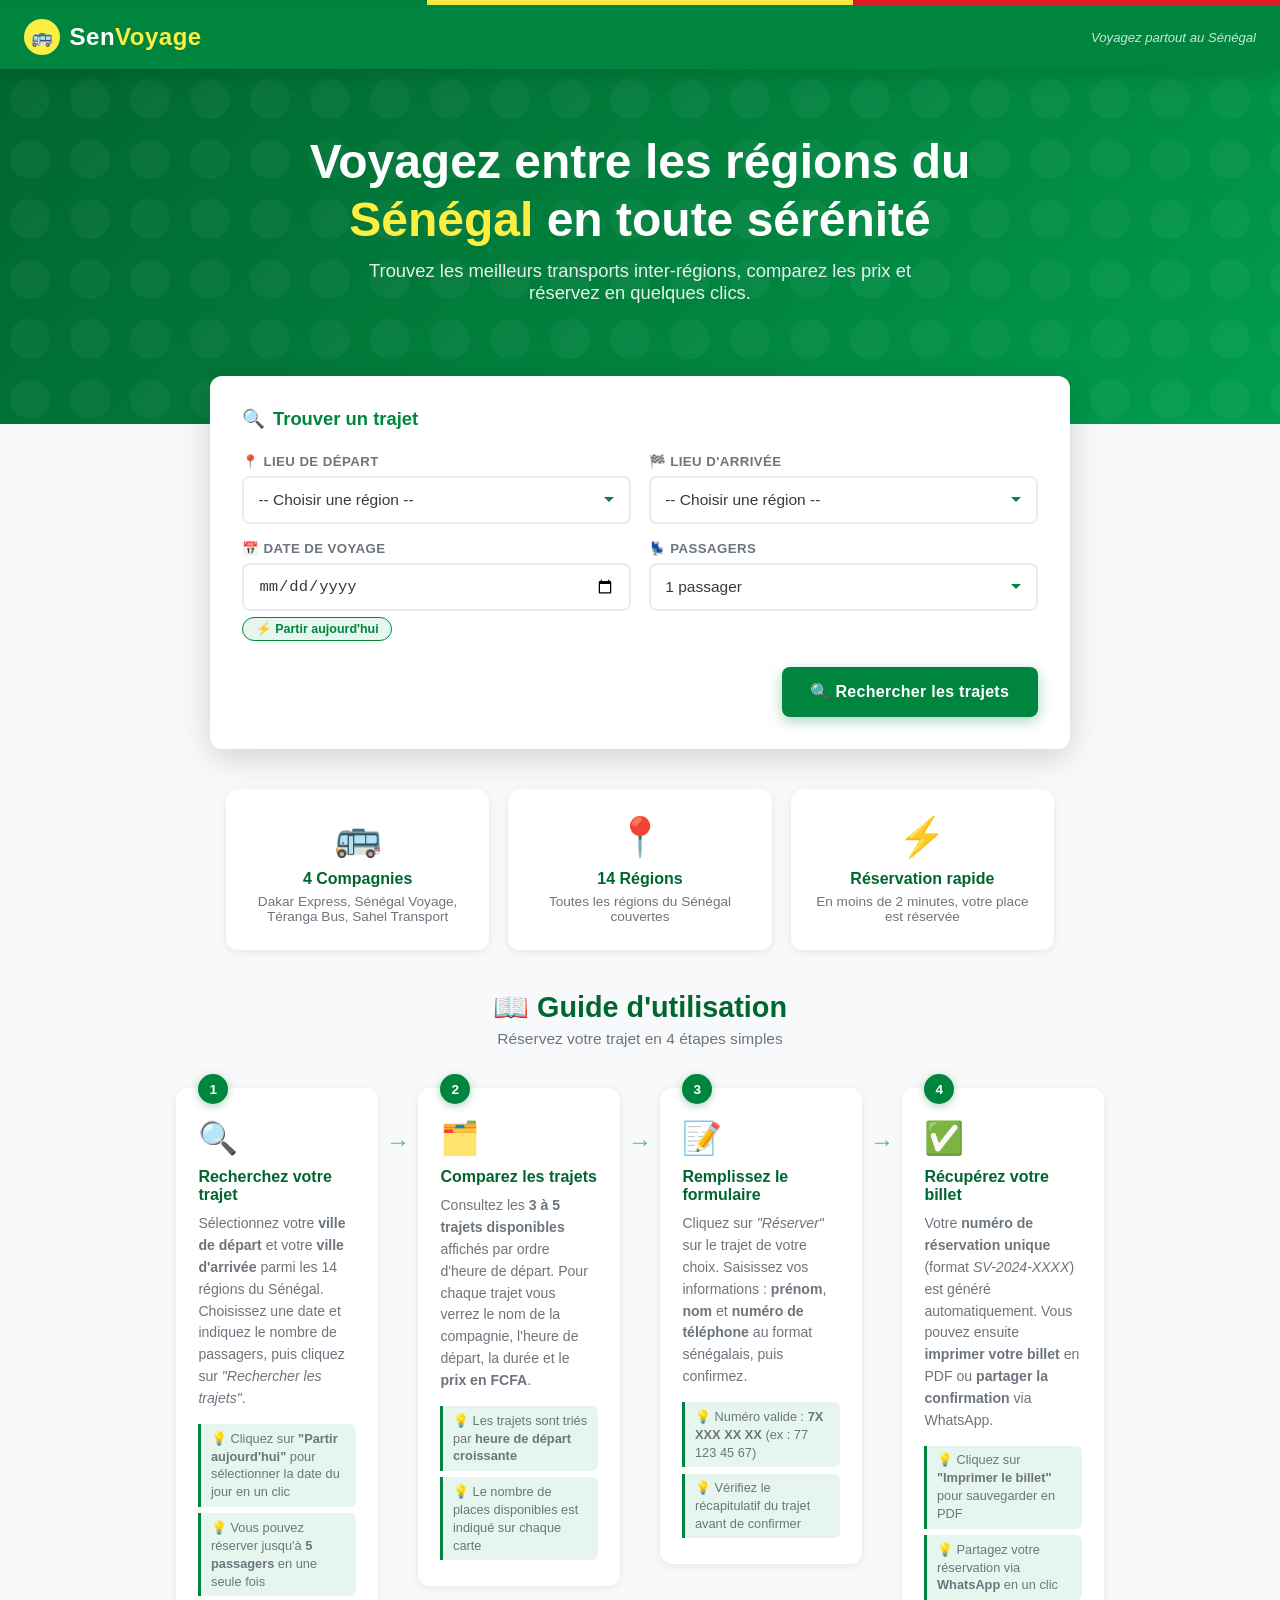
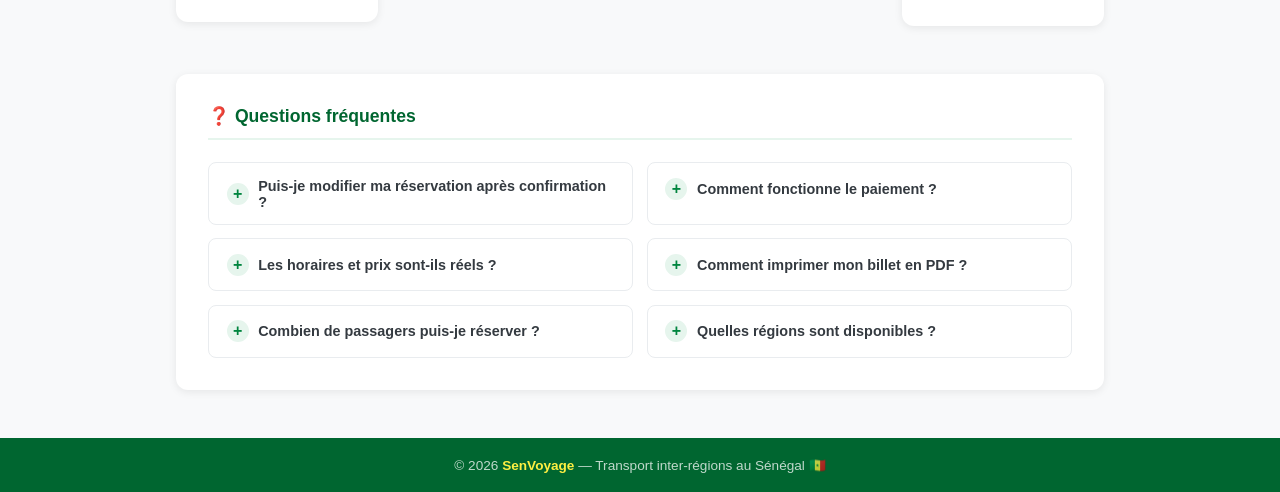
==== index.html @ cd4cd567 "Initial commit — SenVoyage v1.0 Application web transport inter-régions Sénégal - 4 pages : accueil," ====
<!DOCTYPE html>
<html lang="fr">
<head>
  <meta charset="UTF-8" />
  <meta name="viewport" content="width=device-width, initial-scale=1.0" />
  <title>SenVoyage — Transport inter-régions Sénégal</title>
  <link rel="icon" type="image/svg+xml" href="favicon.svg"/>
  <link rel="stylesheet" href="style.css" />
</head>
<body>

  <!-- Barre de couleurs drapeau sénégalais -->
  <div class="stripe"></div>

  <!-- ========== NAVBAR ========== -->
  <nav class="navbar">
    <div class="navbar-logo">
      <div class="logo-icon">🚌</div>
      <span>Sen<span class="accent">Voyage</span></span>
    </div>
    <span class="navbar-tagline">Voyagez partout au Sénégal</span>
  </nav>

  <!-- ========== HERO ========== -->
  <section class="hero">
    <div class="hero-content">
      <h1>Voyagez entre les régions du<br><span class="highlight">Sénégal</span> en toute sérénité</h1>
      <p>Trouvez les meilleurs transports inter-régions, comparez les prix et réservez en quelques clics.</p>
    </div>
  </section>

  <!-- ========== FORMULAIRE DE RECHERCHE ========== -->
  <main>
    <div class="search-card">
      <h2>Trouver un trajet</h2>

      <!-- Message d'erreur global -->
      <div id="form-alert" class="alert alert-error" style="display:none;"></div>

      <form id="search-form" novalidate>
        <div class="form-grid">

          <!-- Départ -->
          <div class="form-group">
            <label for="from">📍 Lieu de départ</label>
            <select id="from" name="from">
              <!-- Rempli par JavaScript -->
            </select>
            <span class="error-msg"></span>
          </div>

          <!-- Arrivée -->
          <div class="form-group">
            <label for="to">🏁 Lieu d'arrivée</label>
            <select id="to" name="to">
              <!-- Rempli par JavaScript -->
            </select>
            <span class="error-msg"></span>
          </div>

          <!-- Date de voyage -->
          <div class="form-group date-row">
            <label for="travel-date">📅 Date de voyage</label>
            <input
              type="date"
              id="travel-date"
              name="travel-date"
              min=""
            />
            <button type="button" id="today-btn" class="today-btn">⚡ Partir aujourd'hui</button>
            <span class="error-msg"></span>
          </div>

          <!-- Nombre de passagers -->
          <div class="form-group">
            <label for="passengers">💺 Passagers</label>
            <select id="passengers" name="passengers">
              <option value="1">1 passager</option>
              <option value="2">2 passagers</option>
              <option value="3">3 passagers</option>
              <option value="4">4 passagers</option>
              <option value="5">5 passagers</option>
            </select>
          </div>

          <!-- Bouton de recherche -->
          <div class="search-btn-row">
            <button type="submit" class="btn btn-primary">
              🔍 Rechercher les trajets
            </button>
          </div>

        </div>
      </form>
    </div>

    <!-- ========== SECTION AVANTAGES ========== -->
    <section class="features-section">
      <div class="features-grid">

        <div class="feature-card">
          <div class="feature-icon">🚌</div>
          <h3>4 Compagnies</h3>
          <p>Dakar Express, Sénégal Voyage, Téranga Bus, Sahel Transport</p>
        </div>

        <div class="feature-card">
          <div class="feature-icon">📍</div>
          <h3>14 Régions</h3>
          <p>Toutes les régions du Sénégal couvertes</p>
        </div>

        <div class="feature-card">
          <div class="feature-icon">⚡</div>
          <h3>Réservation rapide</h3>
          <p>En moins de 2 minutes, votre place est réservée</p>
        </div>

      </div>
    </section>

    <!-- ========== GUIDE D'UTILISATION ========== -->
    <section class="guide-section">

      <div class="guide-header">
        <h2>📖 Guide d'utilisation</h2>
        <p>Réservez votre trajet en 4 étapes simples</p>
      </div>

      <!-- Étapes -->
      <div class="guide-steps">

        <div class="guide-step">
          <div class="step-number">1</div>
          <div class="step-icon">🔍</div>
          <h3>Recherchez votre trajet</h3>
          <p>Sélectionnez votre <strong>ville de départ</strong> et votre <strong>ville d'arrivée</strong> parmi les 14 régions du Sénégal. Choisissez une date et indiquez le nombre de passagers, puis cliquez sur <em>"Rechercher les trajets"</em>.</p>
          <ul class="step-tips">
            <li>💡 Cliquez sur <strong>"Partir aujourd'hui"</strong> pour sélectionner la date du jour en un clic</li>
            <li>💡 Vous pouvez réserver jusqu'à <strong>5 passagers</strong> en une seule fois</li>
          </ul>
        </div>

        <div class="guide-connector">→</div>

        <div class="guide-step">
          <div class="step-number">2</div>
          <div class="step-icon">🗂️</div>
          <h3>Comparez les trajets</h3>
          <p>Consultez les <strong>3 à 5 trajets disponibles</strong> affichés par ordre d'heure de départ. Pour chaque trajet vous verrez le nom de la compagnie, l'heure de départ, la durée et le <strong>prix en FCFA</strong>.</p>
          <ul class="step-tips">
            <li>💡 Les trajets sont triés par <strong>heure de départ croissante</strong></li>
            <li>💡 Le nombre de places disponibles est indiqué sur chaque carte</li>
          </ul>
        </div>

        <div class="guide-connector">→</div>

        <div class="guide-step">
          <div class="step-number">3</div>
          <div class="step-icon">📝</div>
          <h3>Remplissez le formulaire</h3>
          <p>Cliquez sur <em>"Réserver"</em> sur le trajet de votre choix. Saisissez vos informations : <strong>prénom</strong>, <strong>nom</strong> et <strong>numéro de téléphone</strong> au format sénégalais, puis confirmez.</p>
          <ul class="step-tips">
            <li>💡 Numéro valide : <strong>7X XXX XX XX</strong> (ex : 77 123 45 67)</li>
            <li>💡 Vérifiez le récapitulatif du trajet avant de confirmer</li>
          </ul>
        </div>

        <div class="guide-connector">→</div>

        <div class="guide-step">
          <div class="step-number">4</div>
          <div class="step-icon">✅</div>
          <h3>Récupérez votre billet</h3>
          <p>Votre <strong>numéro de réservation unique</strong> (format <em>SV-2024-XXXX</em>) est généré automatiquement. Vous pouvez ensuite <strong>imprimer votre billet</strong> en PDF ou <strong>partager la confirmation</strong> via WhatsApp.</p>
          <ul class="step-tips">
            <li>💡 Cliquez sur <strong>"Imprimer le billet"</strong> pour sauvegarder en PDF</li>
            <li>💡 Partagez votre réservation via <strong>WhatsApp</strong> en un clic</li>
          </ul>
        </div>

      </div>

      <!-- FAQ rapide -->
      <div class="guide-faq">
        <h3>❓ Questions fréquentes</h3>
        <div class="faq-grid">

          <details class="faq-item">
            <summary>Puis-je modifier ma réservation après confirmation ?</summary>
            <p>Cette version de SenVoyage est une simulation. Pour modifier une réservation, cliquez sur <strong>"Nouvelle réservation"</strong> depuis la page de confirmation pour recommencer le processus.</p>
          </details>

          <details class="faq-item">
            <summary>Comment fonctionne le paiement ?</summary>
            <p>SenVoyage est une application de <strong>simulation de réservation</strong>. Aucun paiement réel n'est effectué. Les prix affichés sont indicatifs et servent uniquement à illustrer le service.</p>
          </details>

          <details class="faq-item">
            <summary>Les horaires et prix sont-ils réels ?</summary>
            <p>Les trajets, horaires et prix sont <strong>générés aléatoirement</strong> à titre de démonstration. Ils s'inspirent des tarifs et durées réels des lignes inter-régionales sénégalaises.</p>
          </details>

          <details class="faq-item">
            <summary>Comment imprimer mon billet en PDF ?</summary>
            <p>Depuis la page de confirmation, cliquez sur <strong>"Imprimer le billet"</strong>. Dans la boîte de dialogue qui s'ouvre, choisissez <strong>"Enregistrer en PDF"</strong> comme destination d'impression.</p>
          </details>

          <details class="faq-item">
            <summary>Combien de passagers puis-je réserver ?</summary>
            <p>Vous pouvez réserver entre <strong>1 et 5 passagers</strong> par trajet. Le prix total est automatiquement calculé en multipliant le prix unitaire par le nombre de passagers.</p>
          </details>

          <details class="faq-item">
            <summary>Quelles régions sont disponibles ?</summary>
            <p>Les <strong>14 régions officielles du Sénégal</strong> sont disponibles : Dakar, Thiès, Diourbel, Fatick, Kaolack, Kaffrine, Kolda, Louga, Matam, Saint-Louis, Sédhiou, Tambacounda, Ziguinchor et Kédougou.</p>
          </details>

        </div>
      </div>

    </section>

  </main>

  <!-- ========== FOOTER ========== -->
  <footer>
    &copy; 2026 <strong>SenVoyage</strong> — Transport inter-régions au Sénégal 🇸🇳
  </footer>

  <!-- ========== LOADER ========== -->
  <div class="loader-overlay" id="loader">
    <div class="spinner"></div>
    <p>Recherche des trajets disponibles…</p>
  </div>

  <script src="app.js?v=3"></script>

</body>
</html>
---- style.css ----
/* ============================================================
   style.css — SenVoyage Global Stylesheet
   Couleurs inspirées du drapeau sénégalais :
     Vert   : #00853F
     Jaune  : #FDEF42
     Rouge  : #E31B23
   ============================================================ */

/* ---------- Reset & Base ---------- */
*, *::before, *::after {
  box-sizing: border-box;
  margin: 0;
  padding: 0;
}

:root {
  --green:       #00853F;
  --green-dark:  #006630;
  --green-light: #e6f5ed;
  --yellow:      #FDEF42;
  --yellow-dark: #e8d700;
  --red:         #E31B23;
  --red-dark:    #b8151b;
  --white:       #ffffff;
  --gray-100:    #f8f9fa;
  --gray-200:    #e9ecef;
  --gray-400:    #ced4da;
  --gray-600:    #6c757d;
  --gray-800:    #343a40;
  --shadow-sm:   0 2px 8px rgba(0,0,0,.08);
  --shadow-md:   0 4px 20px rgba(0,0,0,.12);
  --shadow-lg:   0 8px 32px rgba(0,0,0,.16);
  --radius:      12px;
  --radius-sm:   8px;
  --transition:  .25s ease;
  --font:        'Segoe UI', Arial, sans-serif;
}

html { scroll-behavior: smooth; }

body {
  font-family: var(--font);
  background: var(--gray-100);
  color: var(--gray-800);
  min-height: 100vh;
  display: flex;
  flex-direction: column;
}

img { max-width: 100%; display: block; }

a { color: inherit; text-decoration: none; }

/* ---------- Header / Navbar ---------- */
.navbar {
  background: var(--green);
  padding: 0 1.5rem;
  height: 64px;
  display: flex;
  align-items: center;
  justify-content: space-between;
  box-shadow: var(--shadow-md);
  position: sticky;
  top: 0;
  z-index: 100;
}

.navbar-logo {
  display: flex;
  align-items: center;
  gap: .6rem;
  font-size: 1.5rem;
  font-weight: 800;
  color: var(--white);
  letter-spacing: .5px;
}

.navbar-logo span.accent { color: var(--yellow); }

.navbar-logo .logo-icon {
  width: 36px;
  height: 36px;
  background: var(--yellow);
  border-radius: 50%;
  display: flex;
  align-items: center;
  justify-content: center;
  font-size: 1.1rem;
}

.navbar-tagline {
  font-size: .82rem;
  color: rgba(255,255,255,.8);
  font-style: italic;
}

/* ---------- Hero Banner ---------- */
.hero {
  background: linear-gradient(135deg, var(--green-dark) 0%, var(--green) 60%, #009e4f 100%);
  color: var(--white);
  text-align: center;
  padding: 4rem 1.5rem 6rem;
  position: relative;
  overflow: hidden;
}

.hero::before {
  content: '';
  position: absolute;
  inset: 0;
  background: url("data:image/svg+xml,%3Csvg width='60' height='60' viewBox='0 0 60 60' xmlns='http://www.w3.org/2000/svg'%3E%3Cg fill='none' fill-rule='evenodd'%3E%3Cg fill='%23ffffff' fill-opacity='0.04'%3E%3Ccircle cx='30' cy='30' r='20'/%3E%3C/g%3E%3C/g%3E%3C/svg%3E");
}

.hero-content { position: relative; z-index: 1; }

.hero h1 {
  font-size: clamp(1.8rem, 5vw, 3rem);
  font-weight: 800;
  line-height: 1.2;
  margin-bottom: .75rem;
}

.hero h1 .highlight { color: var(--yellow); }

.hero p {
  font-size: clamp(.95rem, 2.5vw, 1.15rem);
  opacity: .9;
  max-width: 560px;
  margin: 0 auto 1.5rem;
}

/* ---------- Search Card ---------- */
.search-card {
  background: var(--white);
  border-radius: var(--radius);
  box-shadow: var(--shadow-lg);
  padding: 2rem;
  max-width: 860px;
  margin: -3rem auto 2.5rem;
  position: relative;
  z-index: 10;
  width: calc(100% - 2rem);
}

.search-card h2 {
  font-size: 1.15rem;
  color: var(--green);
  margin-bottom: 1.5rem;
  display: flex;
  align-items: center;
  gap: .5rem;
}

.search-card h2::before {
  content: '🔍';
}

/* ---------- Form Grid ---------- */
.form-grid {
  display: grid;
  grid-template-columns: repeat(2, 1fr);
  gap: 1.1rem;
}

.form-group {
  display: flex;
  flex-direction: column;
  gap: .4rem;
}

.form-group label {
  font-size: .83rem;
  font-weight: 600;
  color: var(--gray-600);
  text-transform: uppercase;
  letter-spacing: .4px;
}

.form-group input,
.form-group select {
  height: 48px;
  padding: 0 .9rem;
  border: 2px solid var(--gray-200);
  border-radius: var(--radius-sm);
  font-size: .97rem;
  color: var(--gray-800);
  background: var(--white);
  transition: border-color var(--transition), box-shadow var(--transition);
  appearance: none;
  -webkit-appearance: none;
  cursor: pointer;
}

.form-group select {
  background-image: url("data:image/svg+xml,%3Csvg xmlns='http://www.w3.org/2000/svg' width='12' height='12' viewBox='0 0 12 12'%3E%3Cpath fill='%2300853F' d='M6 8L1 3h10z'/%3E%3C/svg%3E");
  background-repeat: no-repeat;
  background-position: right .9rem center;
  padding-right: 2.2rem;
}

.form-group input:focus,
.form-group select:focus {
  outline: none;
  border-color: var(--green);
  box-shadow: 0 0 0 3px rgba(0,133,63,.15);
}

.form-group input.error,
.form-group select.error {
  border-color: var(--red);
  box-shadow: 0 0 0 3px rgba(227,27,35,.12);
}

.error-msg {
  font-size: .78rem;
  color: var(--red);
  display: none;
}

.form-group.has-error .error-msg { display: block; }

/* Date row with "today" option */
.date-row {
  display: flex;
  flex-direction: column;
  gap: .4rem;
}

.today-btn {
  align-self: flex-start;
  background: var(--green-light);
  color: var(--green);
  border: 1px solid var(--green);
  border-radius: 20px;
  padding: .22rem .8rem;
  font-size: .78rem;
  font-weight: 600;
  cursor: pointer;
  transition: background var(--transition), color var(--transition);
}

.today-btn:hover {
  background: var(--green);
  color: var(--white);
}

/* ---------- Buttons ---------- */
.btn {
  display: inline-flex;
  align-items: center;
  justify-content: center;
  gap: .5rem;
  height: 50px;
  padding: 0 1.8rem;
  border: none;
  border-radius: var(--radius-sm);
  font-size: 1rem;
  font-weight: 700;
  cursor: pointer;
  transition: transform var(--transition), box-shadow var(--transition), background var(--transition);
  letter-spacing: .3px;
}

.btn:active { transform: scale(.97); }

.btn-primary {
  background: var(--green);
  color: var(--white);
  box-shadow: 0 4px 14px rgba(0,133,63,.35);
}

.btn-primary:hover {
  background: var(--green-dark);
  transform: translateY(-2px);
  box-shadow: 0 6px 20px rgba(0,133,63,.45);
}

.btn-reserve {
  background: var(--yellow);
  color: var(--gray-800);
  box-shadow: 0 4px 12px rgba(253,239,66,.5);
}

.btn-reserve:hover {
  background: var(--yellow-dark);
  transform: translateY(-2px);
  box-shadow: 0 6px 18px rgba(253,239,66,.6);
}

.btn-confirm {
  background: var(--green);
  color: var(--white);
  width: 100%;
  height: 54px;
  font-size: 1.05rem;
  box-shadow: 0 4px 14px rgba(0,133,63,.35);
}

.btn-confirm:hover {
  background: var(--green-dark);
  transform: translateY(-2px);
}

.btn-new {
  background: var(--red);
  color: var(--white);
  box-shadow: 0 4px 14px rgba(227,27,35,.35);
  padding: 0 2.2rem;
  height: 54px;
  font-size: 1.05rem;
}

.btn-new:hover {
  background: var(--red-dark);
  transform: translateY(-2px);
}

.btn-back {
  background: transparent;
  color: var(--green);
  border: 2px solid var(--green);
}

.btn-back:hover {
  background: var(--green-light);
}

.search-btn-row {
  grid-column: 1 / -1;
  display: flex;
  justify-content: flex-end;
  margin-top: .5rem;
}

.search-btn-row .btn-primary {
  min-width: 180px;
}

/* ---------- Loader Overlay ---------- */
.loader-overlay {
  display: none;
  position: fixed;
  inset: 0;
  background: rgba(0,133,63,.12);
  backdrop-filter: blur(3px);
  z-index: 999;
  align-items: center;
  justify-content: center;
  flex-direction: column;
  gap: 1rem;
}

.loader-overlay.active { display: flex; }

.spinner {
  width: 52px;
  height: 52px;
  border: 5px solid var(--green-light);
  border-top-color: var(--green);
  border-radius: 50%;
  animation: spin .8s linear infinite;
}

@keyframes spin { to { transform: rotate(360deg); } }

.loader-overlay p {
  color: var(--green-dark);
  font-weight: 600;
  font-size: 1rem;
}

/* ---------- Page Container ---------- */
.page-container {
  max-width: 900px;
  margin: 0 auto;
  padding: 2rem 1rem 3rem;
  flex: 1;
}

/* ---------- Page Title ---------- */
.page-title {
  margin-bottom: 1.8rem;
}

.page-title h1 {
  font-size: clamp(1.4rem, 4vw, 2rem);
  color: var(--green-dark);
  margin-bottom: .3rem;
}

.page-title p {
  color: var(--gray-600);
  font-size: .95rem;
}

.breadcrumb {
  display: flex;
  align-items: center;
  gap: .4rem;
  font-size: .82rem;
  color: var(--gray-600);
  margin-bottom: .6rem;
}

.breadcrumb a { color: var(--green); font-weight: 600; }
.breadcrumb a:hover { text-decoration: underline; }
.breadcrumb span { opacity: .5; }

/* ---------- Trip Search Summary Bar ---------- */
.search-summary {
  background: var(--green-light);
  border: 1px solid rgba(0,133,63,.25);
  border-radius: var(--radius-sm);
  padding: .85rem 1.2rem;
  display: flex;
  flex-wrap: wrap;
  align-items: center;
  gap: .6rem 1.2rem;
  margin-bottom: 1.5rem;
  font-size: .92rem;
}

.search-summary .tag {
  display: inline-flex;
  align-items: center;
  gap: .35rem;
  font-weight: 600;
  color: var(--green-dark);
}

/* ---------- Trip Cards ---------- */
.trips-list {
  display: flex;
  flex-direction: column;
  gap: 1rem;
}

.trip-card {
  background: var(--white);
  border-radius: var(--radius);
  box-shadow: var(--shadow-sm);
  padding: 1.4rem 1.6rem;
  display: grid;
  grid-template-columns: auto 1fr auto;
  align-items: center;
  gap: 1rem 1.8rem;
  border-left: 5px solid var(--green);
  transition: box-shadow var(--transition), transform var(--transition);
}

.trip-card:hover {
  box-shadow: var(--shadow-md);
  transform: translateY(-3px);
}

.trip-card.card-red    { border-left-color: var(--red); }
.trip-card.card-yellow { border-left-color: var(--yellow-dark); }

.company-logo {
  width: 54px;
  height: 54px;
  border-radius: 50%;
  display: flex;
  align-items: center;
  justify-content: center;
  font-size: 1.3rem;
  font-weight: 800;
  flex-shrink: 0;
}

.logo-green  { background: var(--green-light);   color: var(--green); }
.logo-red    { background: #fce8e8;              color: var(--red); }
.logo-yellow { background: #fffbe0;              color: #8a7000; }
.logo-gray   { background: var(--gray-200);      color: var(--gray-600); }

.trip-info { min-width: 0; }

.company-name {
  font-size: 1rem;
  font-weight: 700;
  color: var(--gray-800);
  margin-bottom: .35rem;
}

.trip-details {
  display: flex;
  flex-wrap: wrap;
  gap: .4rem .9rem;
  font-size: .88rem;
  color: var(--gray-600);
}

.trip-details span { display: flex; align-items: center; gap: .3rem; }

.trip-price-col {
  text-align: right;
  flex-shrink: 0;
  display: flex;
  flex-direction: column;
  align-items: flex-end;
  gap: .7rem;
}

.trip-price {
  font-size: 1.2rem;
  font-weight: 800;
  color: var(--green-dark);
  white-space: nowrap;
}

.trip-price small {
  font-size: .7rem;
  font-weight: 400;
  color: var(--gray-600);
  display: block;
}

/* ---------- Booking Page ---------- */
.booking-grid {
  display: grid;
  grid-template-columns: 1fr 1fr;
  gap: 1.5rem;
  align-items: start;
}

.booking-form-card,
.booking-summary-card {
  background: var(--white);
  border-radius: var(--radius);
  box-shadow: var(--shadow-sm);
  padding: 1.8rem;
}

.card-title {
  font-size: 1.05rem;
  font-weight: 700;
  color: var(--green-dark);
  margin-bottom: 1.3rem;
  padding-bottom: .7rem;
  border-bottom: 2px solid var(--green-light);
  display: flex;
  align-items: center;
  gap: .5rem;
}

.booking-form .form-group {
  margin-bottom: 1rem;
}

.booking-form .form-group input {
  width: 100%;
}

.summary-row {
  display: flex;
  justify-content: space-between;
  align-items: center;
  padding: .65rem 0;
  border-bottom: 1px solid var(--gray-200);
  font-size: .93rem;
}

.summary-row:last-of-type { border-bottom: none; }

.summary-label {
  color: var(--gray-600);
  font-size: .83rem;
  font-weight: 600;
  text-transform: uppercase;
  letter-spacing: .3px;
}

.summary-value {
  font-weight: 600;
  color: var(--gray-800);
  text-align: right;
}

.summary-value.price-highlight {
  color: var(--green-dark);
  font-size: 1.1rem;
  font-weight: 800;
}

.booking-confirm-row {
  grid-column: 1 / -1;
  display: flex;
  justify-content: flex-end;
  gap: 1rem;
  margin-top: .5rem;
}

/* ---------- Confirmation Page ---------- */
.confirm-wrapper {
  max-width: 680px;
  margin: 0 auto;
}

.success-banner {
  background: linear-gradient(135deg, var(--green) 0%, var(--green-dark) 100%);
  border-radius: var(--radius);
  padding: 2.5rem 2rem;
  text-align: center;
  color: var(--white);
  margin-bottom: 1.8rem;
  box-shadow: var(--shadow-md);
}

.success-icon {
  width: 72px;
  height: 72px;
  background: var(--white);
  border-radius: 50%;
  display: flex;
  align-items: center;
  justify-content: center;
  font-size: 2.2rem;
  margin: 0 auto 1rem;
  box-shadow: 0 4px 16px rgba(0,0,0,.15);
}

.success-banner h1 {
  font-size: 1.7rem;
  margin-bottom: .4rem;
}

.success-banner p {
  opacity: .9;
  font-size: .97rem;
}

.booking-number {
  background: rgba(255,255,255,.15);
  border: 2px solid rgba(255,255,255,.4);
  border-radius: var(--radius-sm);
  padding: .6rem 1.2rem;
  display: inline-block;
  margin-top: 1rem;
  font-size: 1.3rem;
  font-weight: 800;
  letter-spacing: 1.5px;
}

.confirm-card {
  background: var(--white);
  border-radius: var(--radius);
  box-shadow: var(--shadow-sm);
  padding: 1.8rem;
  margin-bottom: 1.5rem;
}

.confirm-actions {
  display: flex;
  flex-wrap: wrap;
  justify-content: center;
  gap: .85rem;
  padding: 1rem 0;
}

/* ---------- No Results ---------- */
.no-results {
  text-align: center;
  padding: 4rem 2rem;
  color: var(--gray-600);
}

.no-results .icon { font-size: 3.5rem; margin-bottom: 1rem; }
.no-results h3 { font-size: 1.2rem; margin-bottom: .5rem; }

/* ---------- Alert / Toast ---------- */
.alert {
  padding: .9rem 1.2rem;
  border-radius: var(--radius-sm);
  font-size: .9rem;
  font-weight: 500;
  margin-bottom: 1.2rem;
  display: flex;
  align-items: center;
  gap: .6rem;
}

.alert-error {
  background: #fce8e8;
  border: 1px solid #f5c2c2;
  color: var(--red-dark);
}

/* ---------- Footer ---------- */
footer {
  background: var(--green-dark);
  color: rgba(255,255,255,.75);
  text-align: center;
  padding: 1.2rem;
  font-size: .85rem;
  margin-top: auto;
}

footer strong { color: var(--yellow); }

/* ---------- WhatsApp & Print Buttons ---------- */
.btn-whatsapp {
  background: #25D366;
  color: var(--white);
  box-shadow: 0 4px 14px rgba(37,211,102,.35);
  display: inline-flex;
  align-items: center;
  gap: .5rem;
}
.btn-whatsapp:hover {
  background: #1ebe5d;
  transform: translateY(-2px);
  box-shadow: 0 6px 20px rgba(37,211,102,.45);
}

.btn-print {
  background: var(--white);
  color: var(--gray-800);
  border: 2px solid var(--gray-400);
  box-shadow: var(--shadow-sm);
}
.btn-print:hover {
  border-color: var(--green);
  color: var(--green);
  background: var(--green-light);
  transform: translateY(-2px);
}

/* ---------- Print Ticket (screen : caché) ---------- */
.print-ticket { display: none; }

/* ---------- Features Section ---------- */
.features-section {
  max-width: 860px;
  margin: 0 auto 2.5rem;
  padding: 0 1rem;
}

.features-grid {
  display: grid;
  grid-template-columns: repeat(auto-fit, minmax(200px, 1fr));
  gap: 1.2rem;
  text-align: center;
}

.feature-card {
  background: var(--white);
  border-radius: var(--radius);
  padding: 1.6rem 1rem;
  box-shadow: var(--shadow-sm);
  transition: transform var(--transition), box-shadow var(--transition);
}

.feature-card:hover {
  transform: translateY(-4px);
  box-shadow: var(--shadow-md);
}

.feature-icon {
  font-size: 2.4rem;
  margin-bottom: .6rem;
}

.feature-card h3 {
  font-size: 1rem;
  color: var(--green-dark);
  margin-bottom: .4rem;
}

.feature-card p {
  font-size: .85rem;
  color: var(--gray-600);
}

/* ---------- Guide d'utilisation ---------- */
.guide-section {
  max-width: 960px;
  margin: 0 auto 3rem;
  padding: 0 1rem;
}

.guide-header {
  text-align: center;
  margin-bottom: 2.5rem;
}

.guide-header h2 {
  font-size: clamp(1.3rem, 3.5vw, 1.8rem);
  color: var(--green-dark);
  margin-bottom: .4rem;
}

.guide-header p {
  color: var(--gray-600);
  font-size: .97rem;
}

/* Étapes */
.guide-steps {
  display: flex;
  align-items: flex-start;
  gap: 0;
  margin-bottom: 3rem;
  flex-wrap: wrap;
}

.guide-step {
  flex: 1;
  min-width: 180px;
  background: var(--white);
  border-radius: var(--radius);
  box-shadow: var(--shadow-sm);
  padding: 1.6rem 1.4rem;
  position: relative;
  transition: transform var(--transition), box-shadow var(--transition);
}

.guide-step:hover {
  transform: translateY(-4px);
  box-shadow: var(--shadow-md);
}

.step-number {
  position: absolute;
  top: -14px;
  left: 1.4rem;
  width: 30px;
  height: 30px;
  background: var(--green);
  color: var(--white);
  border-radius: 50%;
  display: flex;
  align-items: center;
  justify-content: center;
  font-size: .85rem;
  font-weight: 800;
  box-shadow: 0 2px 8px rgba(0,133,63,.35);
}

.step-icon {
  font-size: 2rem;
  margin-bottom: .7rem;
  margin-top: .3rem;
}

.guide-step h3 {
  font-size: 1rem;
  font-weight: 700;
  color: var(--green-dark);
  margin-bottom: .6rem;
}

.guide-step p {
  font-size: .88rem;
  color: var(--gray-600);
  line-height: 1.55;
  margin-bottom: .9rem;
}

.step-tips {
  list-style: none;
  display: flex;
  flex-direction: column;
  gap: .4rem;
}

.step-tips li {
  font-size: .8rem;
  color: var(--gray-600);
  background: var(--green-light);
  border-left: 3px solid var(--green);
  border-radius: 0 6px 6px 0;
  padding: .35rem .6rem;
  line-height: 1.4;
}

/* Connecteur entre les étapes */
.guide-connector {
  display: flex;
  align-items: center;
  justify-content: center;
  font-size: 1.5rem;
  color: var(--green);
  font-weight: 700;
  padding: 0 .5rem;
  padding-top: 2.5rem;
  flex-shrink: 0;
  opacity: .6;
}

/* FAQ */
.guide-faq {
  background: var(--white);
  border-radius: var(--radius);
  box-shadow: var(--shadow-sm);
  padding: 2rem;
}

.guide-faq h3 {
  font-size: 1.1rem;
  font-weight: 700;
  color: var(--green-dark);
  margin-bottom: 1.4rem;
  padding-bottom: .7rem;
  border-bottom: 2px solid var(--green-light);
}

.faq-grid {
  display: grid;
  grid-template-columns: repeat(auto-fit, minmax(280px, 1fr));
  gap: .85rem;
}

.faq-item {
  border: 1px solid var(--gray-200);
  border-radius: var(--radius-sm);
  overflow: hidden;
  transition: border-color var(--transition);
}

.faq-item:hover {
  border-color: var(--green);
}

.faq-item[open] {
  border-color: var(--green);
}

.faq-item summary {
  padding: .9rem 1.1rem;
  font-size: .9rem;
  font-weight: 600;
  color: var(--gray-800);
  cursor: pointer;
  user-select: none;
  list-style: none;
  display: flex;
  align-items: center;
  gap: .6rem;
  transition: background var(--transition), color var(--transition);
}

.faq-item summary::before {
  content: '+';
  display: inline-flex;
  align-items: center;
  justify-content: center;
  width: 22px;
  height: 22px;
  background: var(--green-light);
  color: var(--green);
  border-radius: 50%;
  font-size: 1rem;
  font-weight: 800;
  flex-shrink: 0;
  transition: transform var(--transition), background var(--transition);
}

.faq-item[open] summary::before {
  content: '−';
  background: var(--green);
  color: var(--white);
  transform: rotate(0deg);
}

.faq-item summary:hover {
  background: var(--green-light);
  color: var(--green-dark);
}

.faq-item p {
  padding: .7rem 1.1rem 1rem;
  font-size: .87rem;
  color: var(--gray-600);
  line-height: 1.6;
  border-top: 1px solid var(--gray-200);
  background: #fafafa;
}

/* ---------- Color Stripe Decoration ---------- */
.stripe {
  height: 5px;
  background: linear-gradient(90deg, var(--green) 33.33%, var(--yellow) 33.33% 66.66%, var(--red) 66.66%);
}

/* ---------- Responsive ---------- */
@media (max-width: 768px) {
  .search-card { padding: 1.4rem 1.1rem; }

  .form-grid {
    grid-template-columns: 1fr;
  }

  .trip-card {
    grid-template-columns: auto 1fr;
    grid-template-rows: auto auto;
  }

  .trip-price-col {
    grid-column: 1 / -1;
    flex-direction: row;
    align-items: center;
    justify-content: space-between;
    border-top: 1px solid var(--gray-200);
    padding-top: .8rem;
    margin-top: .2rem;
  }

  .booking-grid {
    grid-template-columns: 1fr;
  }

  .booking-confirm-row {
    flex-direction: column;
  }

  .booking-confirm-row .btn {
    width: 100%;
  }

  .navbar-tagline { display: none; }

  .hero { padding: 2.5rem 1.2rem 5rem; }

  /* Guide mobile */
  .guide-steps {
    flex-direction: column;
    gap: 1.5rem;
  }

  .guide-connector {
    transform: rotate(90deg);
    padding: 0;
    align-self: center;
  }

  .faq-grid {
    grid-template-columns: 1fr;
  }
}

@media (max-width: 480px) {
  .search-btn-row { justify-content: stretch; }
  .search-btn-row .btn-primary { width: 100%; }
  .confirm-actions { flex-direction: column; align-items: stretch; }
  .confirm-actions .btn { width: 100%; justify-content: center; }
}

/* ================================================================
   IMPRESSION (window.print / Enregistrer en PDF)
   Masque tout sauf le billet stylisé
   ================================================================ */
@media print {
  /* Masquer tout l'UI */
  .stripe, .navbar, .breadcrumb, .page-title,
  .success-banner, .confirm-card, .confirm-actions,
  footer, .loader-overlay { display: none !important; }

  body {
    background: #fff;
    font-family: 'Segoe UI', Arial, sans-serif;
    margin: 0;
    padding: 0;
  }

  /* Afficher uniquement le billet */
  .print-ticket {
    display: block !important;
    width: 100%;
    max-width: 480px;
    margin: 0 auto;
  }

  /* ---- Structure du billet ---- */
  .ticket {
    border: 2px solid #00853F;
    border-radius: 12px;
    overflow: hidden;
    font-size: 12pt;
    page-break-inside: avoid;
  }

  .ticket-header {
    background: #00853F;
    color: #fff;
    padding: 16px 20px;
    display: flex;
    justify-content: space-between;
    align-items: center;
  }

  .ticket-header .logo-text {
    font-size: 18pt;
    font-weight: 800;
    letter-spacing: .5px;
  }

  .ticket-header .logo-text span { color: #FDEF42; }

  .ticket-header .ticket-type {
    font-size: 9pt;
    opacity: .85;
    text-align: right;
  }

  /* Bande drapeau */
  .ticket-flag {
    height: 5px;
    background: linear-gradient(90deg, #00853F 33.33%, #FDEF42 33.33% 66.66%, #E31B23 66.66%);
  }

  .ticket-body {
    padding: 18px 22px;
  }

  /* Itinéraire */
  .ticket-route {
    display: flex;
    align-items: center;
    justify-content: space-between;
    margin-bottom: 14px;
    padding-bottom: 14px;
    border-bottom: 1px dashed #ccc;
  }

  .ticket-city { text-align: center; }
  .ticket-city .city-name {
    font-size: 16pt;
    font-weight: 800;
    color: #006630;
  }
  .ticket-city .city-label {
    font-size: 8pt;
    color: #6c757d;
    text-transform: uppercase;
    letter-spacing: .5px;
  }

  .ticket-arrow {
    font-size: 20pt;
    color: #00853F;
    flex: 1;
    text-align: center;
  }

  /* Grille infos */
  .ticket-info-grid {
    display: grid;
    grid-template-columns: 1fr 1fr;
    gap: 10px 20px;
    margin-bottom: 14px;
    padding-bottom: 14px;
    border-bottom: 1px dashed #ccc;
  }

  .ticket-field { }
  .ticket-field .field-label {
    font-size: 7.5pt;
    color: #6c757d;
    text-transform: uppercase;
    letter-spacing: .4px;
    font-weight: 600;
  }
  .ticket-field .field-value {
    font-size: 11pt;
    font-weight: 700;
    color: #343a40;
  }

  /* Pied du billet */
  .ticket-footer {
    background: #f8f9fa;
    padding: 12px 22px;
    display: flex;
    justify-content: space-between;
    align-items: center;
  }

  .ticket-booking-number {
    font-size: 13pt;
    font-weight: 800;
    color: #00853F;
    letter-spacing: 1px;
  }

  .ticket-price {
    font-size: 14pt;
    font-weight: 800;
    color: #E31B23;
    text-align: right;
  }

  .ticket-price small {
    display: block;
    font-size: 8pt;
    color: #6c757d;
    font-weight: 400;
  }

  /* Note de bas de billet */
  .ticket-note {
    text-align: center;
    font-size: 8pt;
    color: #6c757d;
    margin-top: 16px;
    padding-top: 10px;
    border-top: 1px solid #e9ecef;
    font-style: italic;
  }
}
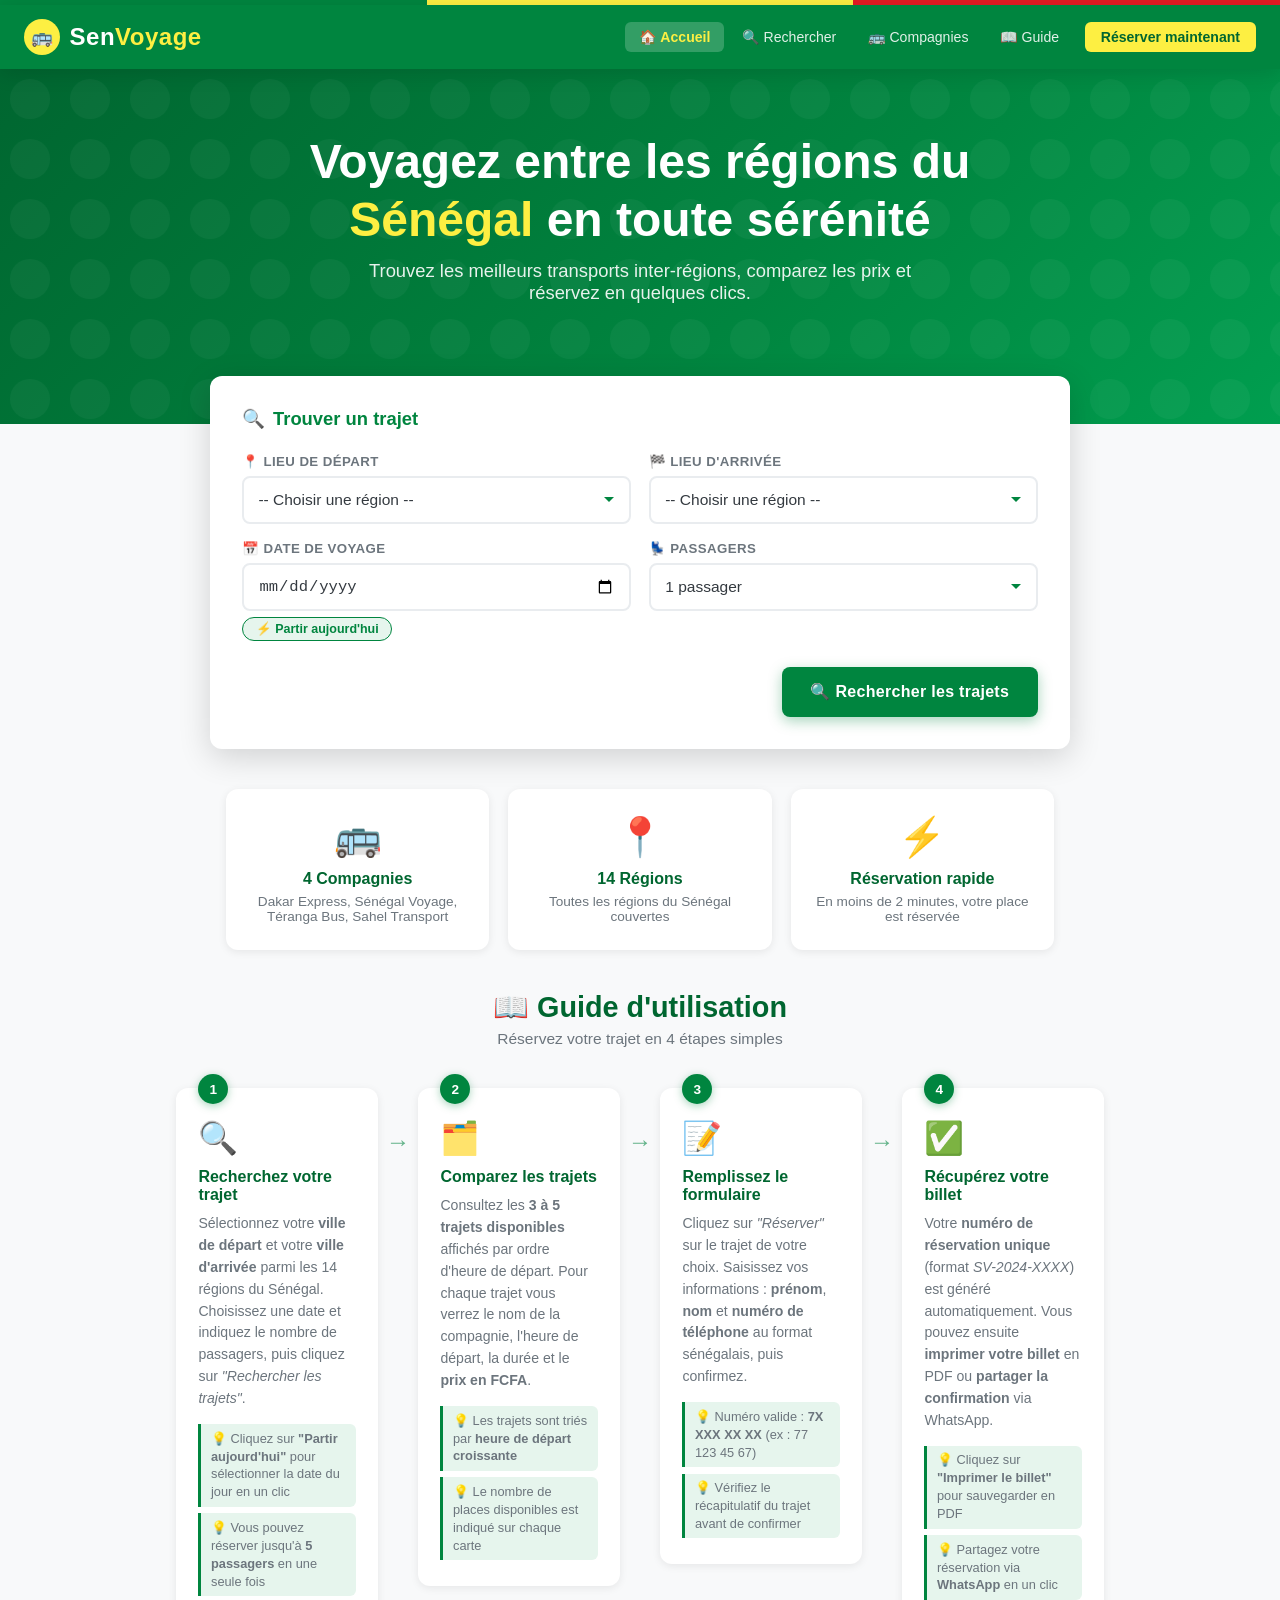
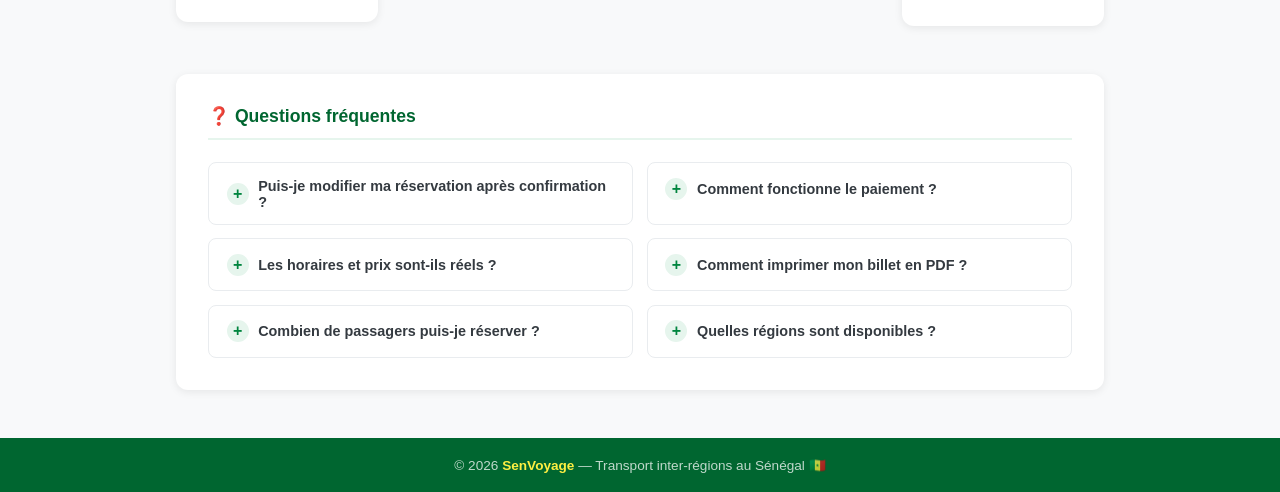
==== commit ed86bfba: "feat: ajout menu de navigation complet - Menu navbar avec 5 liens : Accueil, Rechercher, Compagnies," ====
--- a/index.html
+++ b/index.html
@@ -14,11 +14,22 @@
 
   <!-- ========== NAVBAR ========== -->
   <nav class="navbar">
-    <div class="navbar-logo">
+    <a href="index.html" class="navbar-logo">
       <div class="logo-icon">🚌</div>
       <span>Sen<span class="accent">Voyage</span></span>
-    </div>
-    <span class="navbar-tagline">Voyagez partout au Sénégal</span>
+    </a>
+
+    <ul class="nav-menu" id="nav-menu">
+      <li><a href="index.html" class="nav-link active">🏠 Accueil</a></li>
+      <li><a href="index.html#search-card" class="nav-link">🔍 Rechercher</a></li>
+      <li><a href="index.html#companies" class="nav-link">🚌 Compagnies</a></li>
+      <li><a href="index.html#guide-section" class="nav-link">📖 Guide</a></li>
+      <li><a href="index.html#search-card" class="nav-link nav-cta">Réserver maintenant</a></li>
+    </ul>
+
+    <button class="nav-toggle" id="nav-toggle" aria-label="Ouvrir le menu">
+      <span></span><span></span><span></span>
+    </button>
   </nav>
 
   <!-- ========== HERO ========== -->
--- a/style.css
+++ b/style.css
@@ -88,10 +88,98 @@
   font-size: 1.1rem;
 }
 
+/* ---------- Nav Menu ---------- */
+.nav-menu {
+  display: flex;
+  align-items: center;
+  gap: .25rem;
+  list-style: none;
+  margin: 0;
+  padding: 0;
+}
+
+.nav-link {
+  display: inline-block;
+  padding: .45rem .85rem;
+  color: rgba(255,255,255,.88);
+  text-decoration: none;
+  font-size: .88rem;
+  font-weight: 500;
+  border-radius: 6px;
+  transition: background .2s, color .2s;
+  white-space: nowrap;
+}
+
+.nav-link:hover {
+  background: rgba(255,255,255,.15);
+  color: var(--white);
+}
+
+.nav-link.active {
+  background: rgba(255,255,255,.2);
+  color: var(--yellow);
+  font-weight: 700;
+}
+
+/* Bouton CTA dans la navbar */
+.nav-link.nav-cta {
+  background: var(--yellow);
+  color: var(--green-dark) !important;
+  font-weight: 700;
+  margin-left: .5rem;
+  padding: .45rem 1rem;
+}
+
+.nav-link.nav-cta:hover {
+  background: #ffe000;
+  transform: translateY(-1px);
+  box-shadow: 0 4px 12px rgba(0,0,0,.2);
+}
+
+.nav-link.nav-cta.active {
+  background: var(--yellow);
+  color: var(--green-dark) !important;
+  outline: 2px solid var(--white);
+}
+
+/* ---------- Burger mobile ---------- */
+.nav-toggle {
+  display: none;
+  flex-direction: column;
+  justify-content: center;
+  gap: 5px;
+  background: none;
+  border: none;
+  cursor: pointer;
+  padding: .4rem;
+  border-radius: 6px;
+  transition: background .2s;
+}
+
+.nav-toggle:hover { background: rgba(255,255,255,.15); }
+
+.nav-toggle span {
+  display: block;
+  width: 24px;
+  height: 2.5px;
+  background: var(--white);
+  border-radius: 2px;
+  transition: transform .3s, opacity .3s;
+}
+
+/* Animation burger → croix */
+.nav-toggle.open span:nth-child(1) { transform: translateY(7.5px) rotate(45deg); }
+.nav-toggle.open span:nth-child(2) { opacity: 0; transform: scaleX(0); }
+.nav-toggle.open span:nth-child(3) { transform: translateY(-7.5px) rotate(-45deg); }
+
+/* Logo cliquable */
+.navbar-logo {
+  text-decoration: none;
+}
+
+/* Ancien tagline — supprimé, remplacé par le menu */
 .navbar-tagline {
-  font-size: .82rem;
-  color: rgba(255,255,255,.8);
-  font-style: italic;
+  display: none;
 }
 
 /* ---------- Hero Banner ---------- */
@@ -983,6 +1071,50 @@
 }
 
 /* ---------- Responsive ---------- */
+@media (max-width: 900px) {
+  /* Menu mobile : caché par défaut */
+  .nav-menu {
+    display: none;
+    flex-direction: column;
+    align-items: flex-start;
+    gap: 0;
+    position: absolute;
+    top: 64px;
+    left: 0;
+    right: 0;
+    background: var(--green-dark);
+    padding: .75rem 1rem 1.25rem;
+    box-shadow: 0 8px 24px rgba(0,0,0,.25);
+    z-index: 99;
+    animation: slideDown .25s ease;
+  }
+
+  @keyframes slideDown {
+    from { opacity: 0; transform: translateY(-10px); }
+    to   { opacity: 1; transform: translateY(0); }
+  }
+
+  /* Quand le burger est ouvert */
+  .nav-menu.open { display: flex; }
+
+  .nav-link {
+    width: 100%;
+    padding: .75rem 1rem;
+    border-radius: 8px;
+    font-size: .95rem;
+  }
+
+  .nav-link.nav-cta {
+    margin-left: 0;
+    margin-top: .5rem;
+    text-align: center;
+    width: 100%;
+  }
+
+  /* Afficher le bouton burger */
+  .nav-toggle { display: flex; }
+}
+
 @media (max-width: 768px) {
   .search-card { padding: 1.4rem 1.1rem; }
 
